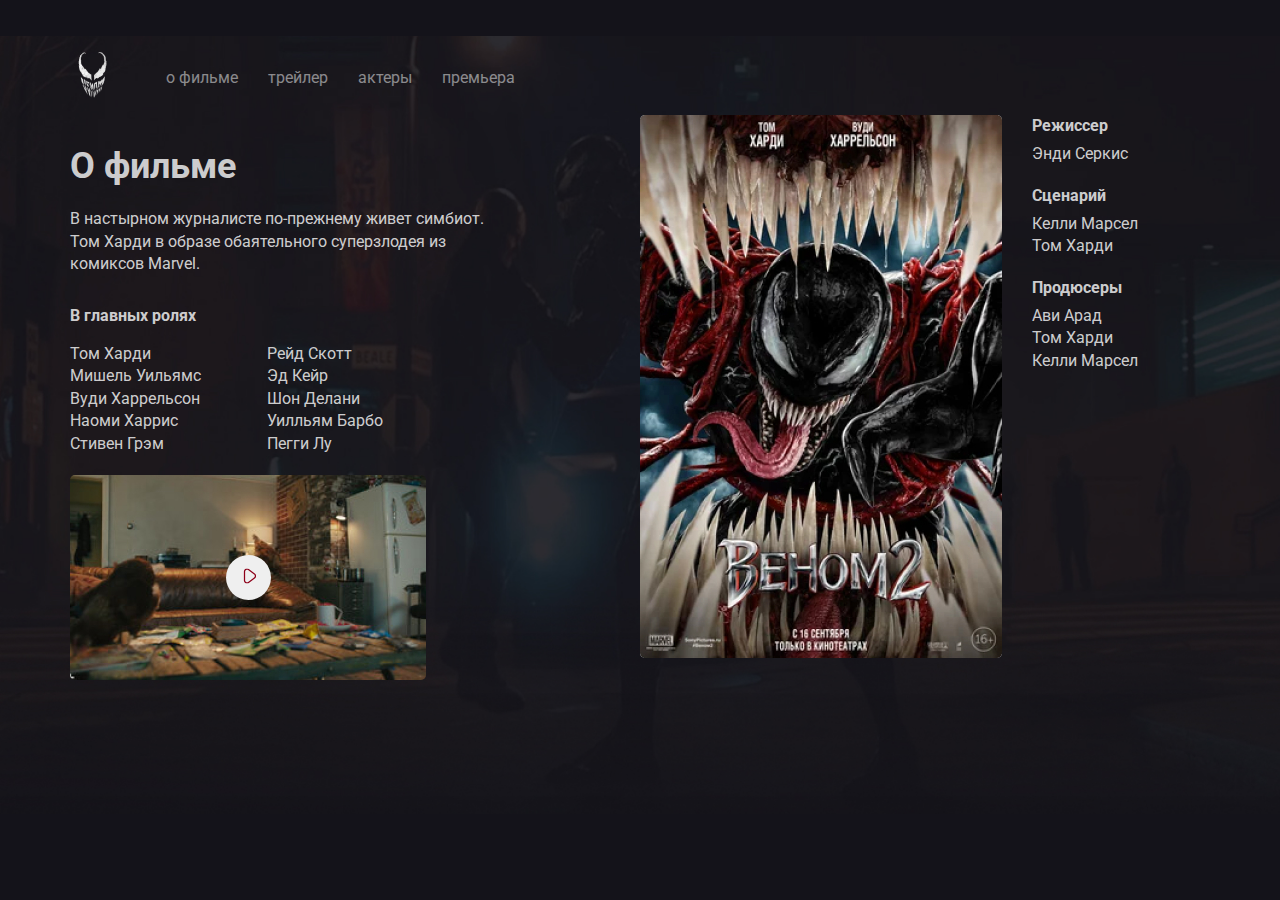
==== about.html @ 194d50ba "version 10.06.2021" ====
<!DOCTYPE html>
<html lang="ru">
  <head>
    <meta charset="UTF-8" />
    <meta http-equiv="X-UA-Compatible" content="IE=edge" />
    <meta name="viewport" content="width=device-width, initial-scale=1.0" />
    <title>О фильме - Venom 2</title>
    <link rel="preconnect" href="https://fonts.gstatic.com" />
    <link
      href="https://fonts.googleapis.com/css2?family=Roboto:wght@400;700&display=swap"
      rel="stylesheet"
    />
    <link rel="stylesheet" href="css/normalize.css" />
    <link rel="stylesheet" href="css/style.css" />
  </head>
  <body class="primary-bg">
    <div class="container">
      <header class="header">
        <a href="/venom_2/" class="logo-link">
          <img width="46" height="71" src="img/logo.png" alt="logo: Venom" class="logo-image" />
        </a>
        <nav class="nav">
          <ul class="nav-menu">
            <li class="nav-menu-item">
              <a href="about.html" class="nav-menu-link">о фильме</a>
            </li>
            <li class="nav-menu-item">
              <a href="trailer.html" class="nav-menu-link">трейлер</a>
            </li>
            <li class="nav-menu-item">
              <a href="actors.html" class="nav-menu-link">актеры</a>
            </li>
            <li class="nav-menu-item">
              <a href="premier.html" class="nav-menu-link">премьера</a>
            </li>
          </ul>
        </nav>
      </header>
      <div class="content">
        <div class="col">
          <h2 class="content-title">О фильме</h2>
          <p class="content-text">
            В настырном журналисте по-прежнему живет симбиот. Том Харди в образе обаятельного
            суперзлодея из комиксов Marvel.
          </p>
          <h3 class="content-subtitle">В главных ролях</h3>
          <ul class="list actors">
            <li class="list-item actors-item">Том Харди</li>
            <li class="list-item actors-item">Мишель Уильямс</li>
            <li class="list-item actors-item">Вуди Харрельсон</li>
            <li class="list-item actors-item">Наоми Харрис</li>
            <li class="list-item actors-item">Стивен Грэм</li>
            <li class="list-item actors-item">Рейд Скотт</li>
            <li class="list-item actors-item">Эд Кейр</li>
            <li class="list-item actors-item">Шон Делани</li>
            <li class="list-item actors-item">Уилльям Барбо</li>
            <li class="list-item actors-item">Пегги Лу</li>
          </ul>
          <div class="trailer">
            <button class="trailer-play">
              <img src="img/play.svg" alt="icon: play" class="play-icon" />
            </button>
          </div>
          <!-- /.trailer -->
        </div>
        <!-- /.col -->
        <div class="col">
          <div class="poster-wrapper">
            <img src="img/poster.jpg" alt="photo: poster venom 2" class="poster" />
            <div class="creators">
              <h3 class="content-subtitle">Режиссер</h3>
              <ul class="list director">
                <li class="list-item director-item">Энди Серкис</li>
              </ul>
              <h3 class="content-subtitle">Сценарий</h3>
              <ul class="list screenwriter">
                <li class="list-item screenwriter-item">Келли Марсел</li>
                <li class="list-item screenwriter-item">Том Харди</li>
              </ul>
              <h3 class="content-subtitle">Продюсеры</h3>
              <ul class="list producer">
                <li class="list-item producer-item">Ави Арад</li>
                <li class="list-item producer-item">Том Харди</li>
                <li class="list-item producer-item">Келли Марсел</li>
              </ul>
            </div>
            <!-- /.creators -->
          </div>
          <!-- /.poster-wrapper -->
        </div>
        <!-- /.col -->
      </div>
    </div>
    <!-- /.container -->
  </body>
</html>
---- css/style.css ----
body {
  color: #fff;
  font-family: "Roboto", sans-serif;
}

.container {
  max-width: 1140px;
  margin: auto;
}

.header {
  display: flex;
  align-items: center;
  padding-top: 40px;
}

.logo-link {
  display: inline-block;
  margin-right: 50px;
}

.nav-menu {
  display: flex;
  margin: 0;
  padding: 0;
  list-style: none;
}

.nav-menu-item {
  margin-right: 30px;
}

.nav-menu-link {
  text-decoration: none;
  color: rgba(255, 255, 255, 0.5);
}

.film {
  margin-top: 80px;
}

.film-date {
  display: block;
  font-size: 24px;
  line-height: 28px;
  color: rgba(255, 255, 255, 0.8);
  margin-bottom: 38px;
}

.film-logo {
  margin-bottom: 40px;
}

.film-description {
  max-width: 423px;
  font-size: 16px;
  line-height: 140%;
  color: rgba(255, 255, 255, 0.8);
}

.button {
  padding: 15px 30px;
  border: none;
  border-radius: 5px;
  text-decoration: none;
  cursor: pointer;
}

.button-text,
.button-icon {
  display: inline-block;
  vertical-align: middle;
}

.button-text {
  font-size: 14px;
  line-height: 16px;
}

.button-primary {
  color: #8d0019;
  background-color: #ffffff;
}

.button-link {
  color: #fff;
}

.button-group {
  margin-top: 70px;
}

.venom {
  position: absolute;
  right: 0;
  top: 0;
}

.primary-bg {
  min-height: 850px;
  background: #14131a url("../img/background.jpg") no-repeat center / 100%;
}

.blood-body {
  min-height: 850px;
  background: url("../img/blood.png") no-repeat top right,
    #14131a url("../img/background.jpg") no-repeat center / 100%;
}

.content {
  display: flex;
}

.col {
  flex-basis: 50%;
}

.content-title {
  font-weight: bold;
  font-size: 36px;
  line-height: 42px;
  color: rgba(255, 255, 255, 0.8);
  margin-bottom: 21px;
}

.content-text {
  max-width: 423px;
  font-size: 16px;
  line-height: 140%;
  color: rgba(255, 255, 255, 0.8);
  margin-bottom: 30px;
}

.content-subtitle {
  font-weight: bold;
  font-size: 16px;
  line-height: 140%;
  color: rgba(255, 255, 255, 0.8);
  margin-bottom: 15px;
  margin-top: 0;
}

.content .list {
  list-style: none;
  padding: 0;
  margin: 0 0 20px 0;
}

.list-item {
  font-size: 16px;
  line-height: 140%;
  color: rgba(255, 255, 255, 0.8);
}

.actors {
  -webkit-column-count: 2;
  -moz-column-count: 2;
  column-count: 2;
  -webkit-column-gap: 63px;
  -moz-column-gap: 63px;
  column-gap: 63px;
  max-width: 330px;
  margin-bottom: 33px;
}

.content .trailer {
  width: 356px;
  height: 205px;
  background: url("../img/trailer-cover.jpg") no-repeat center / contain;
  border-radius: 5px;
  display: flex;
  align-items: center;
  justify-content: center;
}

.trailer-play {
  width: 45px;
  height: 45px;
  border-radius: 50%;
  border: none;
  cursor: pointer;
}

.play-icon {
  transform: translate(1px, 1px);
}

.poster-wrapper {
  display: flex;
  align-items: start;
}

.poster {
  width: 362px;
  border-radius: 5px;
  margin-right: 30px;
}

.creators .content-subtitle {
  margin-bottom: 5px;
}
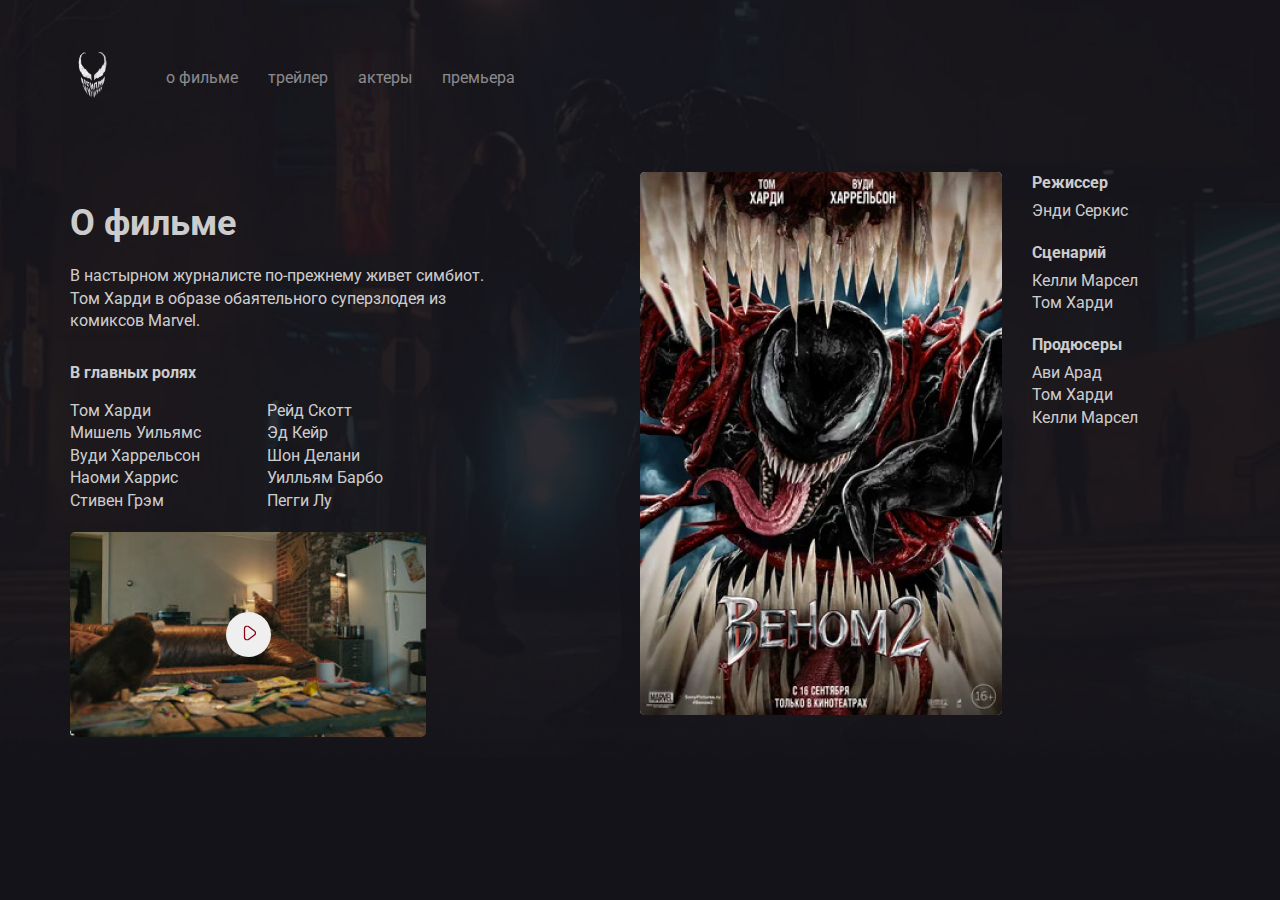
==== commit 62589fc1: "Version 11.06.2021" ====
--- a/about.html
+++ b/about.html
@@ -16,10 +16,14 @@
   <body class="primary-bg">
     <div class="container">
       <header class="header">
-        <a href="/venom_2/" class="logo-link">
+        <a href="/" class="logo-link">
           <img width="46" height="71" src="img/logo.png" alt="logo: Venom" class="logo-image" />
         </a>
         <nav class="nav">
+          <button class="menu-button">
+            <span class="menu-button-text">меню</span>
+            <img src="img/menu.svg" alt="icon: menu" class="menu-button-icon" />
+          </button>
           <ul class="nav-menu">
             <li class="nav-menu-item">
               <a href="about.html" class="nav-menu-link">о фильме</a>
@@ -92,5 +96,6 @@
       </div>
     </div>
     <!-- /.container -->
+    <script src="js/main.js"></script>
   </body>
 </html>
--- a/css/style.css
+++ b/css/style.css
@@ -1,11 +1,25 @@
 body {
+  background-color: #14131a;
   color: #fff;
   font-family: "Roboto", sans-serif;
 }
 
+img {
+  max-width: 100%;
+}
+
 .container {
   max-width: 1140px;
+  width: 90%;
   margin: auto;
+}
+
+.venom {
+  position: absolute;
+  right: 0;
+  top: 0;
+  max-width: 728px;
+  width: 50%;
 }
 
 .header {
@@ -44,14 +58,16 @@
   font-size: 24px;
   line-height: 28px;
   color: rgba(255, 255, 255, 0.8);
-  margin-bottom: 38px;
+  margin-bottom: 2%;
 }
 
 .film-logo {
-  margin-bottom: 40px;
+  margin-bottom: 3%;
+  width: 70%;
 }
 
 .film-description {
+  margin: 0;
   max-width: 423px;
   font-size: 16px;
   line-height: 140%;
@@ -87,28 +103,21 @@
 }
 
 .button-group {
-  margin-top: 70px;
-}
-
-.venom {
-  position: absolute;
-  right: 0;
-  top: 0;
+  margin-top: 5%;
 }
 
 .primary-bg {
-  min-height: 850px;
   background: #14131a url("../img/background.jpg") no-repeat center / 100%;
 }
 
 .blood-body {
-  min-height: 850px;
-  background: url("../img/blood.png") no-repeat top right,
-    #14131a url("../img/background.jpg") no-repeat center / 100%;
+  background: url("../img/blood.png") no-repeat top right / 70%,
+    #14131a url("../img/background.jpg") no-repeat;
 }
 
 .content {
   display: flex;
+  margin-top: 5%;
 }
 
 .col {
@@ -199,3 +208,147 @@
 .creators .content-subtitle {
   margin-bottom: 5px;
 }
+
+.menu-button {
+  display: none;
+}
+
+.menu-close {
+  display: none;
+}
+
+@media (max-width: 1024px) {
+  .content {
+    flex-direction: column;
+    padding-bottom: 5%;
+  }
+
+  .col {
+    margin-bottom: 5%;
+  }
+
+  .primary-bg {
+    background: #14131a;
+  }
+}
+
+@media (max-width: 768px) {
+  .blood-body,
+  .primary-bg {
+    background: #14131a;
+  }
+
+  .venom {
+    margin-top: 15%;
+  }
+}
+
+@media (max-width: 576px) {
+  .venom {
+    top: 3%;
+    width: 40%;
+  }
+  .nav-menu {
+    position: fixed;
+    left: 0;
+    top: 0;
+    width: 100%;
+    height: 100%;
+    background-color: #fff;
+    z-index: 9;
+    display: flex;
+    justify-content: center;
+    align-items: center;
+    flex-direction: column;
+    transform: translateX(100%);
+    transition: transform 0.2s;
+  }
+
+  .nav-menu-item {
+    margin-bottom: 2%;
+    margin-top: 2%;
+    margin-right: 0;
+  }
+
+  .nav-menu-link {
+    color: #14131a;
+  }
+
+  .menu-close {
+    position: fixed;
+    opacity: 0;
+    right: 25px;
+    top: 65px;
+    display: flex;
+    align-items: center;
+    z-index: 10;
+    border: none;
+    background-color: #fff;
+    cursor: pointer;
+    transform: translateX(300%);
+    transition: transform 0.2s;
+    transition-delay: 0.3s;
+  }
+
+  .is-active {
+    opacity: 1;
+    transform: translateX(0);
+  }
+
+  .menu-close-text {
+    margin-right: 10px;
+  }
+
+  .nav {
+    margin-left: auto;
+  }
+
+  .menu-button {
+    display: flex;
+    align-items: center;
+    justify-content: center;
+    padding: 10px;
+    border: none;
+    background-color: #14131a;
+    cursor: pointer;
+    color: #fff;
+  }
+
+  .menu-button-text {
+    margin-right: 10px;
+  }
+
+  .button-group {
+    display: flex;
+    align-items: center;
+    justify-content: center;
+    flex-direction: column;
+  }
+
+  .film-text {
+    text-align: center;
+  }
+
+  .film-description {
+    margin: auto;
+  }
+
+  .poster-wrapper {
+    flex-direction: column;
+  }
+
+  .poster {
+    margin-bottom: 4%;
+    margin-right: 0;
+    width: 100%;
+    max-width: 350px;
+  }
+
+  .content .trailer {
+    max-width: 350px;
+    width: 100%;
+  }
+  .actors {
+    column-count: 1;
+  }
+}
